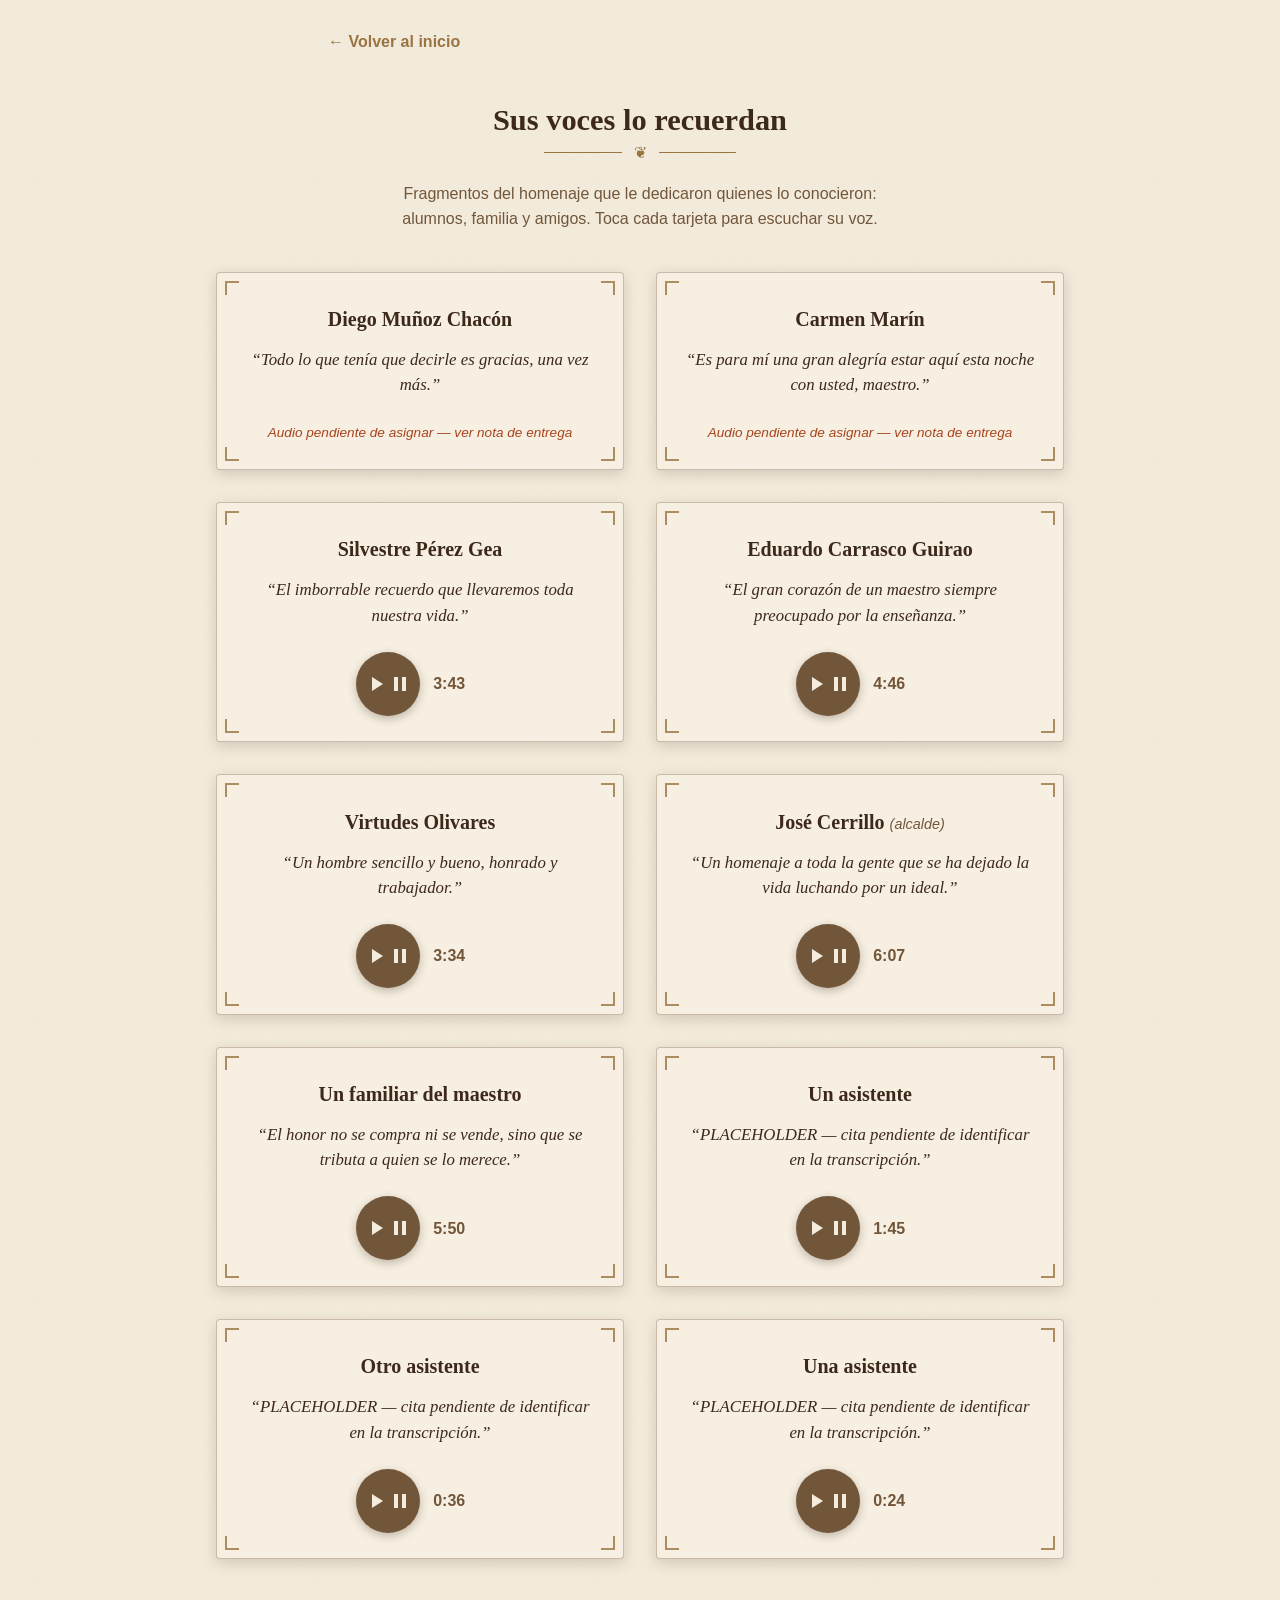
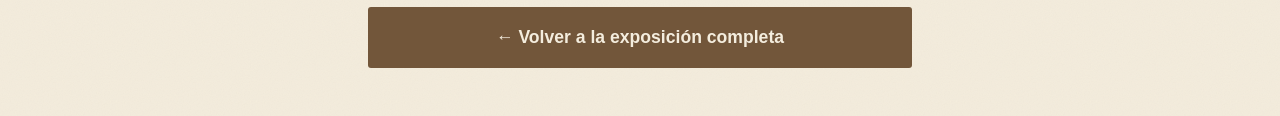
==== mural-de-voces.html @ 2be0b988 "Añadir mural de voces: testimonios en audio del homenaje Página de cierre solo-audio con los testimo" ====
<!DOCTYPE html>
<!--
  Página estática (no generada por build.js): mural de cierre del homenaje,
  con los testimonios en audio del acto de homenaje a Fulgencio. Solo audio
  (sin vídeo) a propósito: el vídeo del homenaje ya se usa en otro formato
  (el resumen en bucle para el televisor de la sala física).
-->
<html lang="es">
<head>
<meta charset="UTF-8" />
<meta name="viewport" content="width=device-width, initial-scale=1" />
<title>Mural de voces — Homenaje a Fulgencio Romera Asensio</title>
<link rel="stylesheet" href="css/estilo.css" />
</head>
<body>

<!-- VERIFICAR: la correspondencia audio-persona de este mural está pendiente de confirmar (ver mensaje de entrega) -->
<script>console.log("%c⚠ Verificar correspondencia audio-persona antes de publicar (ver mensaje de entrega).", "color:#9A7441;font-weight:bold;");</script>

<div class="barra-superior">
  <a class="enlace-volver" href="index.html">← Volver al inicio</a>
</div>

<header class="cabecera-mural">
  <h1>Sus voces lo recuerdan</h1>
  <div class="ornamento" aria-hidden="true">
    <span class="ornamento-linea"></span>
    <span class="ornamento-simbolo">❦</span>
    <span class="ornamento-linea"></span>
  </div>
  <p class="cabecera-mural-intro">Fragmentos del homenaje que le dedicaron quienes lo conocieron: alumnos, familia y amigos. Toca cada tarjeta para escuchar su voz.</p>
</header>

<section class="mural-voces">
  <div class="mural-grid">

    <article class="tarjeta-voz">
      <span class="tarjeta-voz-esquina esquina-tl" aria-hidden="true"></span>
      <span class="tarjeta-voz-esquina esquina-tr" aria-hidden="true"></span>
      <span class="tarjeta-voz-esquina esquina-bl" aria-hidden="true"></span>
      <span class="tarjeta-voz-esquina esquina-br" aria-hidden="true"></span>
      <h2 class="tarjeta-voz-nombre">Diego Muñoz Chacón</h2>
      <p class="tarjeta-voz-cita">&ldquo;Todo lo que tenía que decirle es gracias, una vez más.&rdquo;</p>
      <p class="tarjeta-voz-pendiente">Audio pendiente de asignar — ver nota de entrega</p>
    </article>

    <article class="tarjeta-voz">
      <span class="tarjeta-voz-esquina esquina-tl" aria-hidden="true"></span>
      <span class="tarjeta-voz-esquina esquina-tr" aria-hidden="true"></span>
      <span class="tarjeta-voz-esquina esquina-bl" aria-hidden="true"></span>
      <span class="tarjeta-voz-esquina esquina-br" aria-hidden="true"></span>
      <h2 class="tarjeta-voz-nombre">Carmen Marín</h2>
      <p class="tarjeta-voz-cita">&ldquo;Es para mí una gran alegría estar aquí esta noche con usted, maestro.&rdquo;</p>
      <p class="tarjeta-voz-pendiente">Audio pendiente de asignar — ver nota de entrega</p>
    </article>

    <article class="tarjeta-voz">
      <span class="tarjeta-voz-esquina esquina-tl" aria-hidden="true"></span>
      <span class="tarjeta-voz-esquina esquina-tr" aria-hidden="true"></span>
      <span class="tarjeta-voz-esquina esquina-bl" aria-hidden="true"></span>
      <span class="tarjeta-voz-esquina esquina-br" aria-hidden="true"></span>
      <h2 class="tarjeta-voz-nombre">Silvestre Pérez Gea</h2>
      <p class="tarjeta-voz-cita">&ldquo;El imborrable recuerdo que llevaremos toda nuestra vida.&rdquo;</p>
      <div class="reproductor-voz">
        <button class="boton-voz" type="button" aria-label="Reproducir el testimonio de Silvestre Pérez Gea">
          <svg class="icono-play" viewBox="0 0 24 24" aria-hidden="true"><path d="M8 5v14l11-7z"></path></svg>
          <svg class="icono-pausa" viewBox="0 0 24 24" aria-hidden="true" hidden><path d="M6 5h4v14H6zM14 5h4v14h-4z"></path></svg>
        </button>
        <span class="voz-tiempo">3:43</span>
      </div>
      <audio src="media/audio/mural-voces/silvestre-perez.mp3" preload="none"></audio>
    </article>

    <article class="tarjeta-voz">
      <span class="tarjeta-voz-esquina esquina-tl" aria-hidden="true"></span>
      <span class="tarjeta-voz-esquina esquina-tr" aria-hidden="true"></span>
      <span class="tarjeta-voz-esquina esquina-bl" aria-hidden="true"></span>
      <span class="tarjeta-voz-esquina esquina-br" aria-hidden="true"></span>
      <h2 class="tarjeta-voz-nombre">Eduardo Carrasco Guirao</h2>
      <p class="tarjeta-voz-cita">&ldquo;El gran corazón de un maestro siempre preocupado por la enseñanza.&rdquo;</p>
      <div class="reproductor-voz">
        <button class="boton-voz" type="button" aria-label="Reproducir el testimonio de Eduardo Carrasco Guirao">
          <svg class="icono-play" viewBox="0 0 24 24" aria-hidden="true"><path d="M8 5v14l11-7z"></path></svg>
          <svg class="icono-pausa" viewBox="0 0 24 24" aria-hidden="true" hidden><path d="M6 5h4v14H6zM14 5h4v14h-4z"></path></svg>
        </button>
        <span class="voz-tiempo">4:46</span>
      </div>
      <audio src="media/audio/mural-voces/eduardo-carrasco.mp3" preload="none"></audio>
    </article>

    <article class="tarjeta-voz">
      <span class="tarjeta-voz-esquina esquina-tl" aria-hidden="true"></span>
      <span class="tarjeta-voz-esquina esquina-tr" aria-hidden="true"></span>
      <span class="tarjeta-voz-esquina esquina-bl" aria-hidden="true"></span>
      <span class="tarjeta-voz-esquina esquina-br" aria-hidden="true"></span>
      <h2 class="tarjeta-voz-nombre">Virtudes Olivares</h2>
      <p class="tarjeta-voz-cita">&ldquo;Un hombre sencillo y bueno, honrado y trabajador.&rdquo;</p>
      <div class="reproductor-voz">
        <button class="boton-voz" type="button" aria-label="Reproducir el testimonio de Virtudes Olivares">
          <svg class="icono-play" viewBox="0 0 24 24" aria-hidden="true"><path d="M8 5v14l11-7z"></path></svg>
          <svg class="icono-pausa" viewBox="0 0 24 24" aria-hidden="true" hidden><path d="M6 5h4v14H6zM14 5h4v14h-4z"></path></svg>
        </button>
        <span class="voz-tiempo">3:34</span>
      </div>
      <audio src="media/audio/mural-voces/virtudes-olivares.mp3" preload="none"></audio>
    </article>

    <article class="tarjeta-voz">
      <span class="tarjeta-voz-esquina esquina-tl" aria-hidden="true"></span>
      <span class="tarjeta-voz-esquina esquina-tr" aria-hidden="true"></span>
      <span class="tarjeta-voz-esquina esquina-bl" aria-hidden="true"></span>
      <span class="tarjeta-voz-esquina esquina-br" aria-hidden="true"></span>
      <h2 class="tarjeta-voz-nombre">José Cerrillo <span class="tarjeta-voz-cargo">(alcalde)</span></h2>
      <p class="tarjeta-voz-cita">&ldquo;Un homenaje a toda la gente que se ha dejado la vida luchando por un ideal.&rdquo;</p>
      <div class="reproductor-voz">
        <button class="boton-voz" type="button" aria-label="Reproducir el testimonio de José Cerrillo">
          <svg class="icono-play" viewBox="0 0 24 24" aria-hidden="true"><path d="M8 5v14l11-7z"></path></svg>
          <svg class="icono-pausa" viewBox="0 0 24 24" aria-hidden="true" hidden><path d="M6 5h4v14H6zM14 5h4v14h-4z"></path></svg>
        </button>
        <span class="voz-tiempo">6:07</span>
      </div>
      <audio src="media/audio/mural-voces/jose-cerrillo.mp3" preload="none"></audio>
    </article>

    <article class="tarjeta-voz">
      <span class="tarjeta-voz-esquina esquina-tl" aria-hidden="true"></span>
      <span class="tarjeta-voz-esquina esquina-tr" aria-hidden="true"></span>
      <span class="tarjeta-voz-esquina esquina-bl" aria-hidden="true"></span>
      <span class="tarjeta-voz-esquina esquina-br" aria-hidden="true"></span>
      <h2 class="tarjeta-voz-nombre">Un familiar del maestro</h2>
      <p class="tarjeta-voz-cita">&ldquo;El honor no se compra ni se vende, sino que se tributa a quien se lo merece.&rdquo;</p>
      <div class="reproductor-voz">
        <button class="boton-voz" type="button" aria-label="Reproducir este testimonio anónimo">
          <svg class="icono-play" viewBox="0 0 24 24" aria-hidden="true"><path d="M8 5v14l11-7z"></path></svg>
          <svg class="icono-pausa" viewBox="0 0 24 24" aria-hidden="true" hidden><path d="M6 5h4v14H6zM14 5h4v14h-4z"></path></svg>
        </button>
        <span class="voz-tiempo">5:50</span>
      </div>
      <audio src="media/audio/mural-voces/voz-familiar.mp3" preload="none"></audio>
    </article>

    <article class="tarjeta-voz">
      <span class="tarjeta-voz-esquina esquina-tl" aria-hidden="true"></span>
      <span class="tarjeta-voz-esquina esquina-tr" aria-hidden="true"></span>
      <span class="tarjeta-voz-esquina esquina-bl" aria-hidden="true"></span>
      <span class="tarjeta-voz-esquina esquina-br" aria-hidden="true"></span>
      <h2 class="tarjeta-voz-nombre">Un asistente</h2>
      <p class="tarjeta-voz-cita">&ldquo;PLACEHOLDER — cita pendiente de identificar en la transcripción.&rdquo;</p>
      <div class="reproductor-voz">
        <button class="boton-voz" type="button" aria-label="Reproducir este testimonio anónimo">
          <svg class="icono-play" viewBox="0 0 24 24" aria-hidden="true"><path d="M8 5v14l11-7z"></path></svg>
          <svg class="icono-pausa" viewBox="0 0 24 24" aria-hidden="true" hidden><path d="M6 5h4v14H6zM14 5h4v14h-4z"></path></svg>
        </button>
        <span class="voz-tiempo">1:45</span>
      </div>
      <audio src="media/audio/mural-voces/voz-asistente-1.mp3" preload="none"></audio>
    </article>

    <article class="tarjeta-voz">
      <span class="tarjeta-voz-esquina esquina-tl" aria-hidden="true"></span>
      <span class="tarjeta-voz-esquina esquina-tr" aria-hidden="true"></span>
      <span class="tarjeta-voz-esquina esquina-bl" aria-hidden="true"></span>
      <span class="tarjeta-voz-esquina esquina-br" aria-hidden="true"></span>
      <h2 class="tarjeta-voz-nombre">Otro asistente</h2>
      <p class="tarjeta-voz-cita">&ldquo;PLACEHOLDER — cita pendiente de identificar en la transcripción.&rdquo;</p>
      <div class="reproductor-voz">
        <button class="boton-voz" type="button" aria-label="Reproducir este testimonio anónimo">
          <svg class="icono-play" viewBox="0 0 24 24" aria-hidden="true"><path d="M8 5v14l11-7z"></path></svg>
          <svg class="icono-pausa" viewBox="0 0 24 24" aria-hidden="true" hidden><path d="M6 5h4v14H6zM14 5h4v14h-4z"></path></svg>
        </button>
        <span class="voz-tiempo">0:36</span>
      </div>
      <audio src="media/audio/mural-voces/voz-asistente-2.mp3" preload="none"></audio>
    </article>

    <article class="tarjeta-voz">
      <span class="tarjeta-voz-esquina esquina-tl" aria-hidden="true"></span>
      <span class="tarjeta-voz-esquina esquina-tr" aria-hidden="true"></span>
      <span class="tarjeta-voz-esquina esquina-bl" aria-hidden="true"></span>
      <span class="tarjeta-voz-esquina esquina-br" aria-hidden="true"></span>
      <h2 class="tarjeta-voz-nombre">Una asistente</h2>
      <p class="tarjeta-voz-cita">&ldquo;PLACEHOLDER — cita pendiente de identificar en la transcripción.&rdquo;</p>
      <div class="reproductor-voz">
        <button class="boton-voz" type="button" aria-label="Reproducir este testimonio anónimo">
          <svg class="icono-play" viewBox="0 0 24 24" aria-hidden="true"><path d="M8 5v14l11-7z"></path></svg>
          <svg class="icono-pausa" viewBox="0 0 24 24" aria-hidden="true" hidden><path d="M6 5h4v14H6zM14 5h4v14h-4z"></path></svg>
        </button>
        <span class="voz-tiempo">0:24</span>
      </div>
      <audio src="media/audio/mural-voces/voz-asistente-3.mp3" preload="none"></audio>
    </article>

  </div>
</section>

<a class="boton-volver boton-volver-seccion" href="index.html">← Volver a la exposición completa</a>

<script src="js/mural-voces.js"></script>
</body>
</html>
---- css/estilo.css ----
/* =========================================================================
   Estilo compartido — Exposición homenaje a Fulgencio Romera Asensio
   Estética de archivo histórico (crema, marrón, dorado envejecido, serif),
   mobile-first, pensada para público mayor: tipografía grande, alto
   contraste, botones grandes, tap simple. La sensación "de época" viene de
   estos colores/tipografía/marcos, NO de aplicar un filtro sepia sobre las
   fotografías reales — evitar añadir `filter: sepia(...)` a fotos nuevas.
   Este archivo es único para toda la web: NO se edita al añadir un panel.
   ========================================================================= */

:root {
  --color-fondo: #f4eddd;
  --color-tarjeta: #f7f0e2;
  --color-texto: #3c291b;
  --color-texto-suave: #72563a;
  --color-acento: #9a7441;
  --color-borde: rgba(114, 86, 58, 0.35);
  --color-boton-fondo: #72563a;
  --color-boton-fondo-activo: #5c4630;
  --color-boton-texto: #f4edde;
  --color-foto-fondo: #2a2018;
  --color-aviso: #a8431e;
  --font-serif: Georgia, "Times New Roman", Times, serif;
  --font-sans: Arial, Helvetica, sans-serif;
}

* {
  box-sizing: border-box;
}

html {
  -webkit-text-size-adjust: 100%;
}

body {
  margin: 0;
  background-color: var(--color-fondo);
  background-image: url("data:image/svg+xml;utf8,<svg xmlns='http://www.w3.org/2000/svg' width='140' height='140'><filter id='n'><feTurbulence type='fractalNoise' baseFrequency='0.85' numOctaves='2' stitchTiles='stitch'/><feColorMatrix type='matrix' values='0 0 0 0 0.235  0 0 0 0 0.161  0 0 0 0 0.106  0 0 0 0.035 0'/></filter><rect width='100%25' height='100%25' filter='url(%23n)'/></svg>");
  background-repeat: repeat;
  color: var(--color-texto);
  font-family: var(--font-sans);
  font-size: 18px;
  line-height: 1.6;
}

img {
  max-width: 100%;
  display: block;
}

a {
  color: var(--color-acento);
}

/* -------------------- Aviso de contenido provisional (solo consola) --------------- */
/*
  El aviso de "contenido provisional" ya NO se muestra como elemento visual
  al usuario final (rompía la estética de archivo histórico). Ahora se marca
  con un comentario HTML junto al contenido afectado y un console.log() que
  solo ve quien abra las herramientas de desarrollo. No necesita estilos.
*/

/* ------------------------------- Cabecera portada --------------------------------- */

.cabecera {
  padding: 2.5rem 1.5rem 2rem;
  text-align: center;
}

.cabecera h1 {
  font-family: var(--font-serif);
  font-size: 2rem;
  margin: 0 0 0.75rem;
  color: var(--color-texto);
}

/* --------------------------- Portada: cabecera emocional --------------------------- */

.cabecera-hero {
  padding: 2.75rem 1.5rem 0.25rem;
  text-align: center;
  max-width: 56rem;
  margin: 0 auto;
}

.cabecera-hero h1 {
  font-family: var(--font-serif);
  font-size: 2rem;
  letter-spacing: 0.01em;
  margin: 0 0 0.5rem;
  color: var(--color-texto);
}

.cabecera-hero .fechas {
  font-family: var(--font-serif);
  color: var(--color-texto-suave);
  font-size: 1.1rem;
  margin: 0;
}

.ornamento {
  display: flex;
  align-items: center;
  justify-content: center;
  gap: 0.75rem;
  width: 12rem;
  margin: 0 auto 1.25rem;
}

.ornamento-linea {
  flex: 1;
  height: 1px;
  background: var(--color-acento);
}

.ornamento-simbolo {
  color: var(--color-acento);
  font-size: 1rem;
  line-height: 1;
}

.titulo-seccion {
  font-family: var(--font-serif);
  text-align: center;
  color: var(--color-texto);
  font-size: 1.3rem;
  margin: 0.5rem 0 1rem;
}

/* ----------------------------- Portada: fotografía de cabecera --------------------- */

.foto-cabecera {
  max-width: 24rem;
  margin: 2.25rem auto 0.75rem;
  padding: 0 1.5rem;
  text-align: center;
}

.foto-cabecera-marco {
  display: block;
  background: var(--color-tarjeta);
  border: 1px solid var(--color-borde);
  padding: 10px 10px 14px;
  box-shadow: 0 8px 20px rgba(60, 41, 27, 0.28);
  transform: rotate(-1deg);
}

.foto-cabecera-marco img {
  width: 100%;
  height: 220px;
  object-fit: cover;
}

.foto-cabecera figcaption {
  margin-top: 0.85rem;
  font-family: var(--font-serif);
  font-style: italic;
  font-size: 0.95rem;
  color: var(--color-texto-suave);
}

/* ------------------------------- Portada: intro editorial --------------------------- */

.intro-editorial {
  max-width: 40rem;
  margin: 2.75rem auto 0;
  padding: 0 1.5rem;
  text-align: center;
}

.intro-editorial-kicker {
  font-family: var(--font-serif);
  font-size: 1.5rem;
  color: var(--color-texto);
  margin: 0 0 0.85rem;
}

.intro-editorial p {
  font-size: 1.05rem;
  margin: 0 0 1rem;
  color: var(--color-texto);
}

.intro-editorial-nota {
  font-size: 0.95rem;
  color: var(--color-texto-suave);
  font-style: italic;
}

/* ------------------------------ Portada: escucha su voz ----------------------------- */

.escucha-voz {
  max-width: 28rem;
  margin: 3rem auto;
  padding: 2.25rem 1.75rem;
  text-align: center;
  background: var(--color-tarjeta);
  border: 1px solid var(--color-borde);
  border-radius: 4px;
  box-shadow: 0 6px 20px rgba(60, 41, 27, 0.22);
}

.escucha-voz-foto {
  width: 100px;
  height: 100px;
  border-radius: 50%;
  object-fit: cover;
  margin: 0 auto 1rem;
  border: 3px solid var(--color-fondo);
  box-shadow: 0 2px 8px rgba(60, 41, 27, 0.25);
}

.escucha-voz-etiqueta {
  display: block;
  font-family: var(--font-sans);
  font-size: 0.8rem;
  font-weight: bold;
  text-transform: uppercase;
  letter-spacing: 0.06em;
  color: var(--color-acento);
  margin-bottom: 0.6rem;
}

.escucha-voz-intro {
  font-family: var(--font-serif);
  font-size: 1.1rem;
  color: var(--color-texto);
  max-width: 22rem;
  margin: 0 auto 1.5rem;
}

.boton-escuchar {
  display: inline-block;
  width: 100%;
  text-align: center;
  background: var(--color-boton-fondo);
  color: var(--color-boton-texto);
  text-decoration: none;
  font-family: var(--font-sans);
  font-weight: bold;
  font-size: 1.3rem;
  padding: 1.25rem 1.5rem;
  border-radius: 4px;
  min-height: 56px;
}

.boton-escuchar:active {
  background: var(--color-boton-fondo-activo);
}

/* -------------------------------- Portada: capítulos -------------------------------- */

.lista-capitulos {
  display: flex;
  flex-direction: column;
  gap: 2rem;
  max-width: 40rem;
  margin: 3rem auto 0;
  padding: 0 1.25rem;
}

.ficha-capitulo {
  display: flex;
  flex-direction: column;
  background: var(--color-tarjeta);
  border: 1px solid var(--color-borde);
  border-radius: 4px;
  overflow: hidden;
  text-decoration: none;
  color: var(--color-texto);
  box-shadow: 0 3px 8px rgba(60, 41, 27, 0.18);
  transition: transform 0.15s ease;
}

.ficha-capitulo:active {
  transform: scale(0.99);
}

.ficha-capitulo-foto {
  width: 100%;
  aspect-ratio: 16 / 10;
  overflow: hidden;
}

.ficha-capitulo-foto img {
  width: 100%;
  height: 100%;
  object-fit: cover;
}

.ficha-capitulo-foto-apagada img {
  filter: grayscale(1) opacity(0.55);
}

.ficha-capitulo-info {
  padding: 1.25rem 1.4rem 1.5rem;
}

.ficha-capitulo-numero {
  display: flex;
  align-items: baseline;
  gap: 0.5rem;
  margin-bottom: 0.35rem;
}

.ficha-capitulo-numero-etiqueta {
  font-family: var(--font-sans);
  font-size: 0.75rem;
  font-weight: bold;
  text-transform: uppercase;
  letter-spacing: 0.06em;
  color: var(--color-texto-suave);
}

.ficha-capitulo-numero-cifra {
  font-family: var(--font-serif);
  font-size: 2.2rem;
  line-height: 1;
  color: var(--color-acento);
}

.ficha-capitulo-titulo {
  font-family: var(--font-serif);
  font-size: 1.5rem;
  margin: 0 0 0.25rem;
  color: var(--color-texto);
}

.ficha-capitulo-periodo {
  display: block;
  font-family: var(--font-serif);
  font-style: italic;
  font-size: 0.9rem;
  color: var(--color-texto-suave);
  margin-bottom: 0.85rem;
}

.ficha-capitulo-descripcion {
  font-size: 1rem;
  margin: 0 0 1rem;
  color: var(--color-texto);
}

.ficha-capitulo-cta {
  display: inline-block;
  font-family: var(--font-sans);
  font-weight: bold;
  font-size: 0.95rem;
  color: var(--color-acento);
}

.ficha-capitulo-proximamente {
  display: inline-block;
  font-family: var(--font-serif);
  font-style: italic;
  font-size: 0.95rem;
  color: var(--color-texto-suave);
}

/* ------------------------------ Portada: más allá de su historia -------------------- */

.mas-alla {
  max-width: 40rem;
  margin: 4rem auto 0;
  padding: 0 1.5rem;
}

.mas-alla-lista {
  list-style: none;
  margin: 0;
  padding: 0;
  border-top: 1px solid var(--color-borde);
}

.mas-alla-item {
  display: block;
  padding: 1.1rem 0.25rem;
  border-bottom: 1px solid var(--color-borde);
  text-decoration: none;
  color: var(--color-texto);
  min-height: 44px;
}

.mas-alla-item:active {
  background: var(--color-tarjeta);
}

.mas-alla-titulo {
  display: block;
  font-family: var(--font-serif);
  font-size: 1.15rem;
  font-weight: bold;
  color: var(--color-texto);
}

.mas-alla-titulo::after {
  content: " →";
  font-weight: normal;
  color: var(--color-acento);
}

.mas-alla-descripcion {
  display: block;
  font-size: 0.95rem;
  color: var(--color-texto-suave);
  margin-top: 0.2rem;
}

.cita-cierre {
  max-width: 30rem;
  margin: 4rem auto 1.5rem;
  padding: 0 1.5rem;
  text-align: center;
  font-family: var(--font-serif);
  font-style: italic;
  font-size: 1.15rem;
  color: var(--color-texto);
}

.cita-cierre .pendiente-marca {
  display: block;
  margin-top: 0.4rem;
  font-family: var(--font-sans);
  font-style: normal;
  font-size: 0.75rem;
  letter-spacing: 0.02em;
  color: var(--color-aviso);
}

.ilustracion-pueblo {
  display: block;
  width: 100%;
  max-width: 32rem;
  margin: 0 auto;
  padding: 0 1.5rem;
  color: var(--color-texto-suave);
}

.ilustracion-pueblo svg {
  width: 100%;
  height: auto;
  display: block;
}

.pie {
  text-align: center;
  padding: 2rem 1.25rem 3rem;
  color: var(--color-texto-suave);
  font-size: 0.9rem;
}

/* ------------------------------ Panel individual: hero ----------------------------- */

.hero {
  position: relative;
  width: 100%;
  height: 100svh;
  min-height: 480px;
  overflow: hidden;
  background: var(--color-foto-fondo);
}

.hero-tap {
  all: unset;
  position: absolute;
  inset: 0;
  display: block;
  cursor: pointer;
  width: 100%;
  height: 100%;
}

.hero-tap img {
  width: 100%;
  height: 100%;
  object-fit: cover;
}

.hero-nav {
  position: absolute;
  top: 0;
  left: 0;
  right: 0;
  z-index: 2;
  display: flex;
  align-items: center;
  justify-content: space-between;
  gap: 0.75rem;
  padding: max(1rem, env(safe-area-inset-top)) 1rem 0;
  pointer-events: none;
}

.hero-volver,
.hero-indicador {
  display: inline-block;
  background: rgba(42, 32, 24, 0.5);
  color: #fff;
  font-family: var(--font-sans);
  font-weight: bold;
  font-size: 0.95rem;
  text-shadow: 0 1px 4px rgba(0, 0, 0, 0.6);
  padding: 0.5rem 0.9rem;
  border-radius: 999px;
  white-space: nowrap;
}

.hero-volver {
  pointer-events: auto;
  text-decoration: none;
}

.hero-overlay {
  position: absolute;
  inset: 0;
  z-index: 1;
  display: flex;
  flex-direction: column;
  align-items: center;
  justify-content: flex-end;
  gap: 1.5rem;
  background: linear-gradient(to bottom, rgba(0, 0, 0, 0) 0%, rgba(20, 15, 5, 0.9) 100%);
  padding: 1.5rem 1.5rem max(1.75rem, env(safe-area-inset-bottom));
  text-align: center;
  pointer-events: none;
}

.hero-info {
  max-width: 26rem;
}

.hero-titulo {
  font-family: var(--font-serif);
  font-size: 1.6rem;
  color: #fff;
  text-shadow: 0 2px 10px rgba(0, 0, 0, 0.8);
  margin: 0.4rem 0 0;
}

.hero-reproductor {
  display: flex;
  flex-direction: column;
  align-items: center;
  gap: 1.5rem;
}

.boton-play {
  width: 108px;
  height: 108px;
  border-radius: 50%;
  background: rgba(240, 228, 204, 0.95);
  border: 4px solid var(--color-fondo);
  box-shadow: 0 4px 18px rgba(0, 0, 0, 0.45);
  display: flex;
  align-items: center;
  justify-content: center;
}

.boton-play svg {
  width: 42px;
  height: 42px;
  fill: var(--color-texto);
}

.hero-texto {
  color: #fff;
  font-family: var(--font-sans);
  font-size: 1.35rem;
  font-weight: bold;
  text-shadow: 0 2px 8px rgba(0, 0, 0, 0.7);
  max-width: 20rem;
}

.hero-progreso {
  position: absolute;
  left: 0;
  bottom: 0;
  height: 6px;
  width: 0%;
  background: var(--color-fondo);
}

.etiqueta-bloque {
  display: inline-block;
  padding: 0.3rem 0.9rem;
  background: var(--color-acento);
  color: var(--color-boton-texto);
  border-radius: 999px;
  font-size: 0.85rem;
  font-weight: bold;
}

/* ------------------------------ Panel individual: contenido ------------------------ */

.contenido-panel {
  /* Sin background propio a propósito: deja ver el fondo color + textura
     de papel del <body> (nunca blanco) en vez de taparlo con un color
     plano. */
  max-width: 42rem;
  margin: 0 auto;
  padding: 2.5rem 1.5rem 3rem;
}

.contenido-panel .contexto p {
  font-family: var(--font-serif);
  color: var(--color-texto);
  line-height: 1.7;
  margin: 0 0 1.25rem;
  font-size: 1.05rem;
}

.cita {
  font-family: var(--font-serif);
  font-style: italic;
  font-size: 1.4rem;
  line-height: 1.5;
  color: var(--color-texto);
  background: var(--color-tarjeta);
  border-left: 4px solid var(--color-acento);
  border-radius: 0 4px 4px 0;
  box-shadow: 0 4px 14px rgba(60, 41, 27, 0.15);
  padding: 1.5rem 1.5rem 1.5rem 2rem;
  margin: 2.75rem 0;
  position: relative;
}

.cita::before {
  content: "\201C";
  font-family: var(--font-serif);
  font-size: 3.5rem;
  color: var(--color-acento);
  position: absolute;
  left: 0.5rem;
  top: -0.5rem;
  line-height: 1;
}

.fuente-audio {
  font-size: 0.9rem;
  color: var(--color-texto-suave);
  margin: 0 0 2.5rem;
}

.boton-volver {
  display: inline-block;
  width: 100%;
  text-align: center;
  background: var(--color-boton-fondo);
  color: var(--color-boton-texto);
  text-decoration: none;
  font-family: var(--font-sans);
  font-weight: bold;
  font-size: 1.1rem;
  padding: 1rem 1.25rem;
  border-radius: 3px;
  min-height: 48px;
}

.boton-volver:active {
  background: var(--color-boton-fondo-activo);
}

.boton-volver-seccion {
  display: block;
  max-width: 34rem;
  margin: 0 auto 3rem;
}

/* ------------------------------ Páginas de sección (secundarias) ------------------- */

.barra-superior {
  max-width: 42rem;
  margin: 0 auto;
  padding: 1.25rem 1.5rem 0;
}

.enlace-volver {
  display: inline-flex;
  align-items: center;
  min-height: 44px;
  color: var(--color-acento);
  font-family: var(--font-sans);
  font-weight: bold;
  font-size: 1rem;
  text-decoration: none;
}

.cabecera-seccion {
  padding-top: 1rem;
}

.seccion-placeholder {
  max-width: 34rem;
  margin: 0 auto 2.5rem;
  padding: 0 1.5rem;
}

.seccion-placeholder p {
  font-size: 1.05rem;
}

.lector-libro-placeholder {
  border: 1px dashed var(--color-acento);
  border-radius: 3px;
  background: var(--color-tarjeta);
  padding: 3rem 1.5rem;
  text-align: center;
  color: var(--color-texto-suave);
  font-style: italic;
}

/* ------------------------------ Formulario de recuerdos ---------------------------- */

.formulario-recuerdo {
  max-width: 34rem;
  margin: 0 auto 2.5rem;
  padding: 0 1.5rem;
}

.formulario-recuerdo h2 {
  font-family: var(--font-serif);
  color: var(--color-texto);
  font-size: 1.4rem;
  margin: 0 0 0.4rem;
}

.formulario-recuerdo .subtitulo {
  color: var(--color-texto-suave);
  margin: 0 0 1.5rem;
}

.campo-formulario {
  display: block;
  margin-bottom: 1.25rem;
}

.campo-formulario label {
  display: block;
  font-weight: bold;
  margin-bottom: 0.4rem;
  color: var(--color-texto);
}

.campo-formulario input[type="text"],
.campo-formulario textarea {
  width: 100%;
  font-family: var(--font-sans);
  font-size: 1rem;
  padding: 0.75rem;
  border: 1px solid var(--color-acento);
  border-radius: 3px;
  background: var(--color-tarjeta);
  color: var(--color-texto);
}

.campo-formulario textarea {
  min-height: 130px;
  resize: vertical;
}

.boton-enviar {
  display: inline-block;
  width: 100%;
  text-align: center;
  background: var(--color-boton-fondo);
  color: var(--color-boton-texto);
  font-family: var(--font-sans);
  font-weight: bold;
  font-size: 1.1rem;
  border: 0;
  padding: 1rem 1.25rem;
  border-radius: 3px;
  min-height: 48px;
  cursor: pointer;
}

.boton-enviar:active {
  background: var(--color-boton-fondo-activo);
}

/* ------------------------------ Muro de recuerdos (tarjetas) ------------------------ */

.muro-recuerdos {
  display: flex;
  flex-direction: column;
  gap: 2rem;
  max-width: 34rem;
  margin: 0 auto;
  padding: 0 1.5rem 3rem;
}

.tarjeta-recuerdo {
  position: relative;
  background:
    repeating-linear-gradient(
      0deg,
      rgba(114, 86, 58, 0.05) 0px,
      rgba(114, 86, 58, 0.05) 1px,
      transparent 1px,
      transparent 3px
    ),
    var(--color-tarjeta);
  border: 1px solid var(--color-acento);
  border-radius: 2px 6px 3px 5px;
  padding: 1.5rem 1.25rem 1.1rem;
  box-shadow: 0 3px 8px rgba(61, 43, 26, 0.22);
}

.tarjeta-recuerdo:nth-child(odd) {
  transform: rotate(-2deg);
}

.tarjeta-recuerdo:nth-child(even) {
  transform: rotate(2deg);
  border-radius: 6px 2px 5px 3px;
}

.tarjeta-recuerdo::before {
  content: "";
  position: absolute;
  top: -9px;
  left: 50%;
  transform: translateX(-50%);
  width: 34px;
  height: 14px;
  background: rgba(168, 135, 90, 0.6);
  border-radius: 2px;
  box-shadow: 0 1px 2px rgba(0, 0, 0, 0.25);
}

.tarjeta-recuerdo-marca {
  display: inline-block;
  margin-bottom: 0.6rem;
  font-family: var(--font-sans);
  font-size: 0.7rem;
  font-weight: bold;
  letter-spacing: 0.03em;
  color: var(--color-aviso);
}

.tarjeta-recuerdo .texto-recuerdo {
  font-size: 1.05rem;
  margin: 0 0 1rem;
}

.tarjeta-recuerdo .firma {
  display: block;
  text-align: right;
  font-family: var(--font-serif);
  font-style: italic;
  color: var(--color-texto-suave);
}

/* ------------------------------ Galería de fotos ------------------------------------ */

.galeria-grupo {
  max-width: 42rem;
  margin: 0 auto;
  padding: 0 1.5rem 2rem;
}

.galeria-grupo-titulo {
  font-family: var(--font-sans);
  font-size: 0.85rem;
  font-weight: bold;
  text-transform: uppercase;
  letter-spacing: 0.04em;
  color: var(--color-texto-suave);
  margin: 0 0 0.75rem;
}

.galeria-grid {
  display: grid;
  grid-template-columns: repeat(auto-fill, minmax(130px, 1fr));
  gap: 0.9rem;
}

.galeria-item {
  aspect-ratio: 1;
  border-radius: 3px;
  border: 1px solid var(--color-acento);
  overflow: hidden;
  box-shadow: 0 2px 5px rgba(61, 43, 26, 0.18);
}

.galeria-item img {
  width: 100%;
  height: 100%;
  object-fit: cover;
}

/* ------------------------------ Mural de voces (cierre del homenaje) ---------------- */

.cabecera-mural {
  max-width: 40rem;
  margin: 0 auto;
  padding: 1.5rem 1.5rem 0;
  text-align: center;
}

.cabecera-mural h1 {
  font-family: var(--font-serif);
  font-size: 1.9rem;
  margin: 0.5rem 0 0;
  color: var(--color-texto);
}

.cabecera-mural-intro {
  font-size: 1rem;
  color: var(--color-texto-suave);
  max-width: 30rem;
  margin: 0 auto 2.5rem;
}

.mural-voces {
  max-width: 56rem;
  margin: 0 auto;
  padding: 0 1.5rem 3rem;
}

.mural-grid {
  display: grid;
  grid-template-columns: 1fr;
  gap: 1.75rem;
}

.tarjeta-voz {
  position: relative;
  background: var(--color-tarjeta);
  border: 1px solid var(--color-borde);
  border-radius: 4px;
  padding: 1.9rem 1.5rem 1.6rem;
  box-shadow: 0 4px 14px rgba(60, 41, 27, 0.18);
  text-align: center;
}

.tarjeta-voz-esquina {
  position: absolute;
  width: 14px;
  height: 14px;
  border: 2px solid var(--color-acento);
  opacity: 0.8;
}

.esquina-tl {
  top: 8px;
  left: 8px;
  border-right: 0;
  border-bottom: 0;
}

.esquina-tr {
  top: 8px;
  right: 8px;
  border-left: 0;
  border-bottom: 0;
}

.esquina-bl {
  bottom: 8px;
  left: 8px;
  border-right: 0;
  border-top: 0;
}

.esquina-br {
  bottom: 8px;
  right: 8px;
  border-left: 0;
  border-top: 0;
}

.tarjeta-voz-nombre {
  font-family: var(--font-serif);
  font-size: 1.25rem;
  color: var(--color-texto);
  margin: 0 0 0.75rem;
}

.tarjeta-voz-cargo {
  font-family: var(--font-sans);
  font-weight: normal;
  font-style: italic;
  font-size: 0.9rem;
  color: var(--color-texto-suave);
}

.tarjeta-voz-cita {
  font-family: var(--font-serif);
  font-style: italic;
  font-size: 1.05rem;
  line-height: 1.5;
  color: var(--color-texto);
  max-width: 22rem;
  margin: 0 auto 1.5rem;
}

.reproductor-voz {
  display: flex;
  align-items: center;
  justify-content: center;
  gap: 0.85rem;
}

.boton-voz {
  all: unset;
  cursor: pointer;
  display: flex;
  align-items: center;
  justify-content: center;
  width: 64px;
  height: 64px;
  border-radius: 50%;
  background: var(--color-boton-fondo);
  flex-shrink: 0;
  box-shadow: 0 3px 10px rgba(60, 41, 27, 0.3);
}

.boton-voz:active {
  background: var(--color-boton-fondo-activo);
}

.boton-voz svg {
  width: 24px;
  height: 24px;
  fill: var(--color-boton-texto);
}

.voz-tiempo {
  font-family: var(--font-sans);
  font-weight: bold;
  font-size: 1rem;
  color: var(--color-texto-suave);
  min-width: 3.2rem;
  text-align: left;
}

.tarjeta-voz-pendiente {
  font-family: var(--font-sans);
  font-style: italic;
  font-size: 0.85rem;
  color: var(--color-aviso);
  margin: 0;
}

@media (min-width: 700px) {
  .mural-grid {
    grid-template-columns: 1fr 1fr;
    gap: 2rem;
  }
}

@media (min-width: 700px) {
  body {
    font-size: 19px;
  }

  .cabecera h1 {
    font-size: 2.5rem;
  }

  .cabecera-hero h1 {
    font-size: 2.6rem;
  }

  .hero-titulo {
    font-size: 2rem;
  }

  .intro-editorial-kicker {
    font-size: 1.75rem;
  }

  .foto-cabecera-marco img {
    height: 260px;
  }
}

@media (min-width: 960px) {
  .cabecera-hero {
    max-width: 960px;
  }

  .foto-cabecera {
    max-width: 27rem;
  }

  .foto-cabecera-marco img {
    height: 300px;
  }

  .intro-editorial {
    max-width: 44rem;
  }

  .escucha-voz {
    max-width: 32rem;
  }

  .lista-capitulos {
    max-width: 1100px;
    gap: 2.5rem;
  }

  .mas-alla {
    max-width: 48rem;
  }

  .ficha-capitulo {
    flex-direction: row;
    align-items: stretch;
    min-height: 210px;
  }

  /* Personalidad propia por capítulo: en pantallas anchas, los capítulos
     pares invierten el lado de la foto respecto a los impares, para que
     la fila se lea como un índice ilustrado (spread de libro) y no como
     una lista de tarjetas clonadas. */
  .ficha-capitulo:nth-child(even) {
    flex-direction: row-reverse;
  }

  .ficha-capitulo-foto {
    width: 40%;
    aspect-ratio: auto;
    flex-shrink: 0;
  }

  .ficha-capitulo-info {
    flex: 1;
    display: flex;
    flex-direction: column;
    justify-content: center;
    padding: 2rem 2.5rem;
  }

  .ficha-capitulo-titulo {
    font-size: 1.65rem;
  }
}
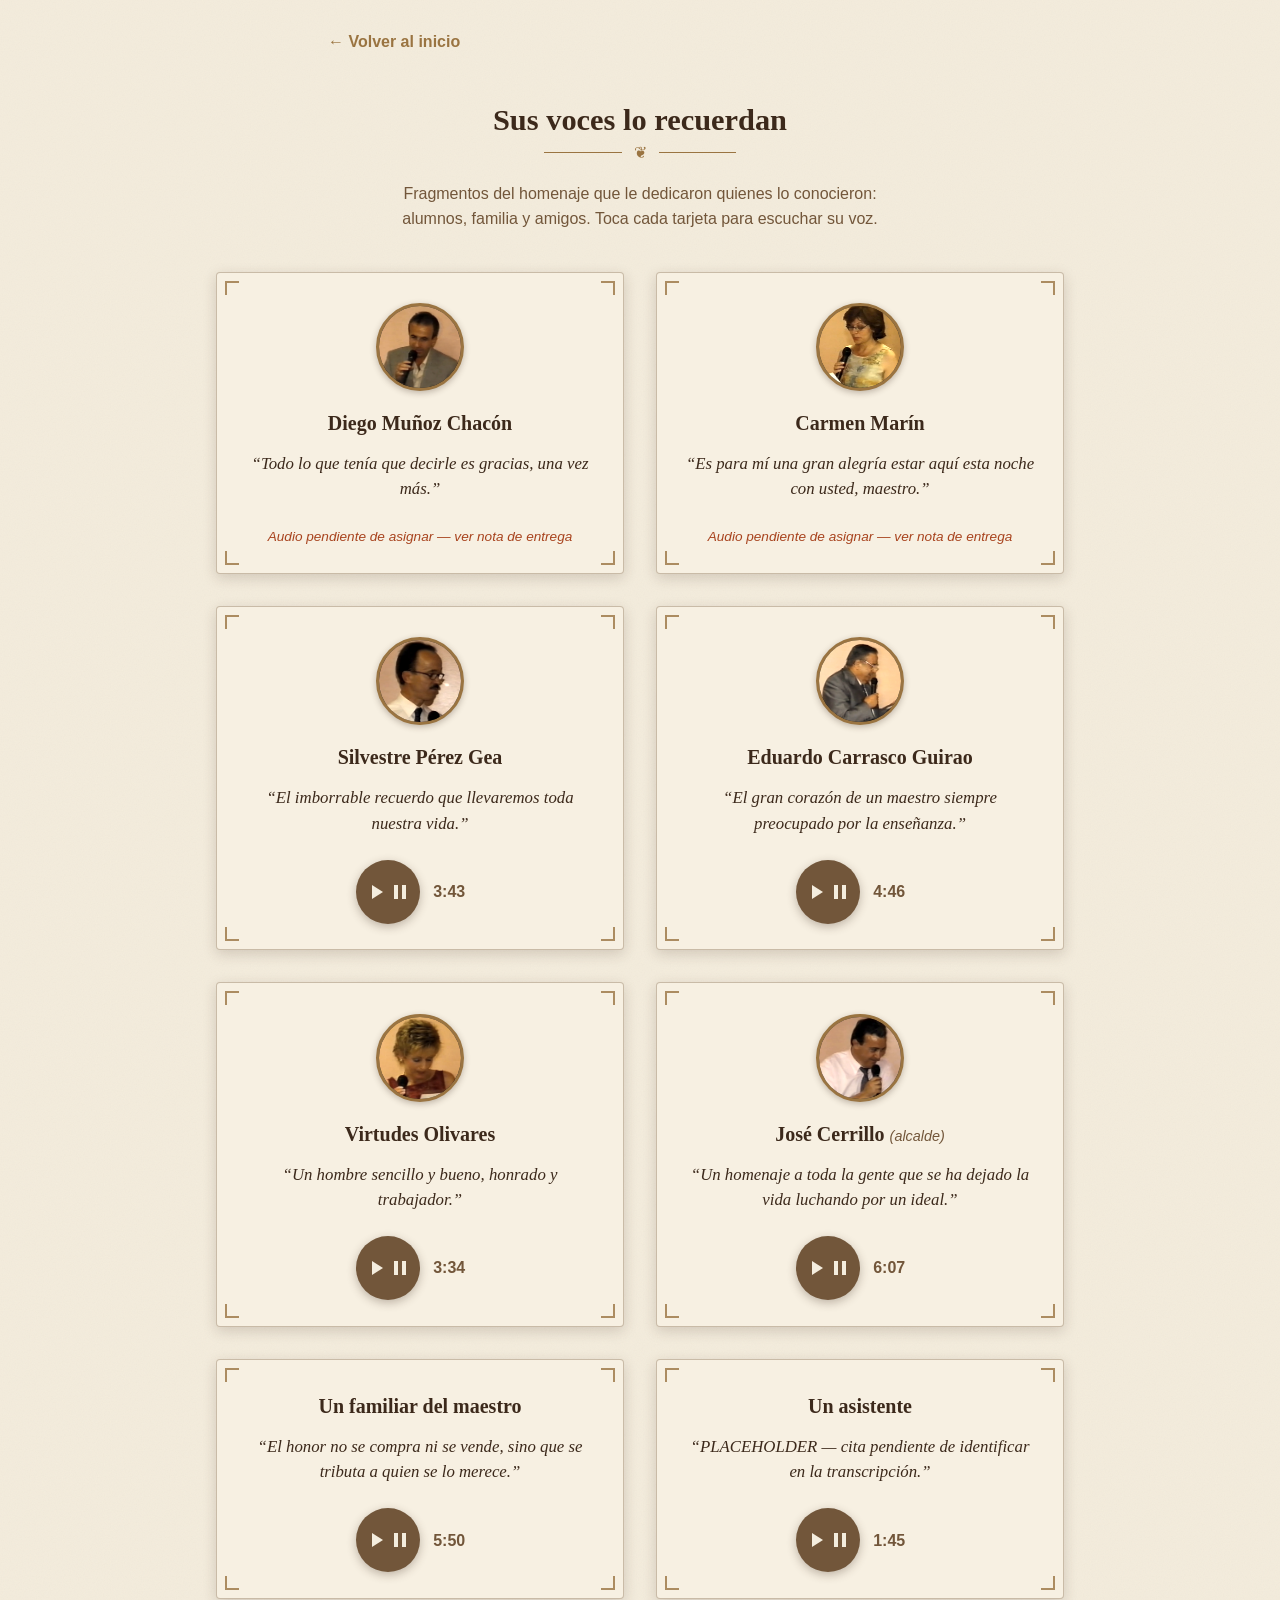
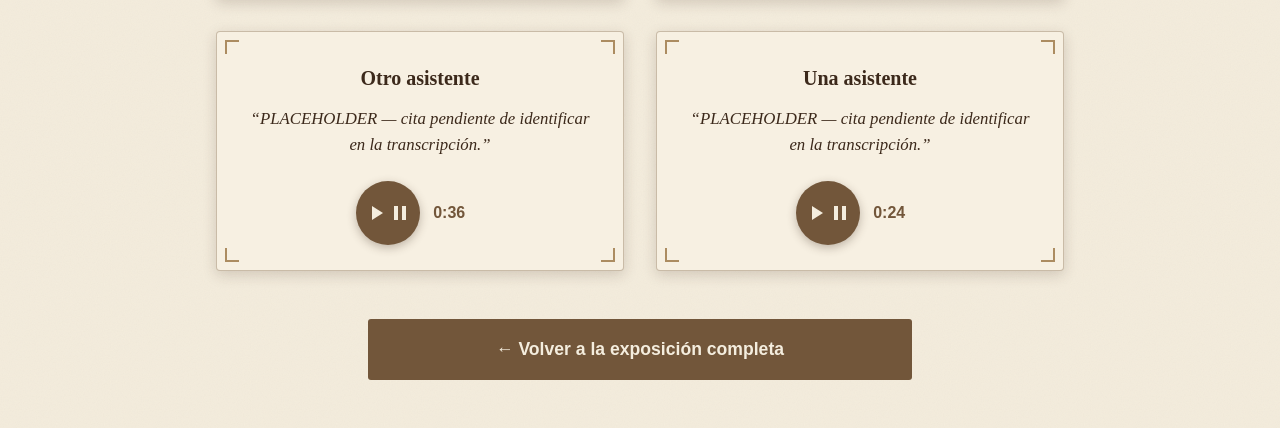
==== commit a46e0467: "Añadir foto pequeña a cada tarjeta del mural de voces Fotograma circular en sepia ligero para cada u" ====
--- a/mural-de-voces.html
+++ b/mural-de-voces.html
@@ -4,6 +4,15 @@
   con los testimonios en audio del acto de homenaje a Fulgencio. Solo audio
   (sin vídeo) a propósito: el vídeo del homenaje ya se usa en otro formato
   (el resumen en bucle para el televisor de la sala física).
+
+  PENDIENTE DE INTEGRACIÓN FUTURA: esta página vive suelta (enlazada desde
+  "Más allá de su historia" en la portada) solo porque el Capítulo 6 "El
+  legado" todavía no existe como página real (sigue en estado "Próximamente").
+  Cuando se construya el Capítulo 6, este mural NO debe seguir siendo un
+  enlace aparte: su contenido (el <section class="mural-voces"> de más abajo,
+  con sus tarjetas y audios) debe pasar a ser la sección final de cierre de
+  ese capítulo, y el enlace en "Más allá de su historia" debe quitarse.
+  Ver nota correspondiente en README.md.
 -->
 <html lang="es">
 <head>
@@ -39,6 +48,9 @@
       <span class="tarjeta-voz-esquina esquina-tr" aria-hidden="true"></span>
       <span class="tarjeta-voz-esquina esquina-bl" aria-hidden="true"></span>
       <span class="tarjeta-voz-esquina esquina-br" aria-hidden="true"></span>
+      <div class="tarjeta-voz-foto">
+        <img src="media/fotos/mural-voces/diego-munoz.jpg" alt="Diego Muñoz Chacón" loading="lazy" />
+      </div>
       <h2 class="tarjeta-voz-nombre">Diego Muñoz Chacón</h2>
       <p class="tarjeta-voz-cita">&ldquo;Todo lo que tenía que decirle es gracias, una vez más.&rdquo;</p>
       <p class="tarjeta-voz-pendiente">Audio pendiente de asignar — ver nota de entrega</p>
@@ -49,6 +61,9 @@
       <span class="tarjeta-voz-esquina esquina-tr" aria-hidden="true"></span>
       <span class="tarjeta-voz-esquina esquina-bl" aria-hidden="true"></span>
       <span class="tarjeta-voz-esquina esquina-br" aria-hidden="true"></span>
+      <div class="tarjeta-voz-foto">
+        <img src="media/fotos/mural-voces/carmen-marin.jpg" alt="Carmen Marín" loading="lazy" />
+      </div>
       <h2 class="tarjeta-voz-nombre">Carmen Marín</h2>
       <p class="tarjeta-voz-cita">&ldquo;Es para mí una gran alegría estar aquí esta noche con usted, maestro.&rdquo;</p>
       <p class="tarjeta-voz-pendiente">Audio pendiente de asignar — ver nota de entrega</p>
@@ -59,6 +74,9 @@
       <span class="tarjeta-voz-esquina esquina-tr" aria-hidden="true"></span>
       <span class="tarjeta-voz-esquina esquina-bl" aria-hidden="true"></span>
       <span class="tarjeta-voz-esquina esquina-br" aria-hidden="true"></span>
+      <div class="tarjeta-voz-foto">
+        <img src="media/fotos/mural-voces/silvestre-perez.jpg" alt="Silvestre Pérez Gea" loading="lazy" />
+      </div>
       <h2 class="tarjeta-voz-nombre">Silvestre Pérez Gea</h2>
       <p class="tarjeta-voz-cita">&ldquo;El imborrable recuerdo que llevaremos toda nuestra vida.&rdquo;</p>
       <div class="reproductor-voz">
@@ -76,6 +94,9 @@
       <span class="tarjeta-voz-esquina esquina-tr" aria-hidden="true"></span>
       <span class="tarjeta-voz-esquina esquina-bl" aria-hidden="true"></span>
       <span class="tarjeta-voz-esquina esquina-br" aria-hidden="true"></span>
+      <div class="tarjeta-voz-foto">
+        <img src="media/fotos/mural-voces/eduardo-carrasco.jpg" alt="Eduardo Carrasco Guirao" loading="lazy" />
+      </div>
       <h2 class="tarjeta-voz-nombre">Eduardo Carrasco Guirao</h2>
       <p class="tarjeta-voz-cita">&ldquo;El gran corazón de un maestro siempre preocupado por la enseñanza.&rdquo;</p>
       <div class="reproductor-voz">
@@ -93,6 +114,9 @@
       <span class="tarjeta-voz-esquina esquina-tr" aria-hidden="true"></span>
       <span class="tarjeta-voz-esquina esquina-bl" aria-hidden="true"></span>
       <span class="tarjeta-voz-esquina esquina-br" aria-hidden="true"></span>
+      <div class="tarjeta-voz-foto">
+        <img src="media/fotos/mural-voces/virtudes-olivares.jpg" alt="Virtudes Olivares" loading="lazy" />
+      </div>
       <h2 class="tarjeta-voz-nombre">Virtudes Olivares</h2>
       <p class="tarjeta-voz-cita">&ldquo;Un hombre sencillo y bueno, honrado y trabajador.&rdquo;</p>
       <div class="reproductor-voz">
@@ -110,6 +134,9 @@
       <span class="tarjeta-voz-esquina esquina-tr" aria-hidden="true"></span>
       <span class="tarjeta-voz-esquina esquina-bl" aria-hidden="true"></span>
       <span class="tarjeta-voz-esquina esquina-br" aria-hidden="true"></span>
+      <div class="tarjeta-voz-foto">
+        <img src="media/fotos/mural-voces/jose-cerrillo.jpg" alt="José Cerrillo" loading="lazy" />
+      </div>
       <h2 class="tarjeta-voz-nombre">José Cerrillo <span class="tarjeta-voz-cargo">(alcalde)</span></h2>
       <p class="tarjeta-voz-cita">&ldquo;Un homenaje a toda la gente que se ha dejado la vida luchando por un ideal.&rdquo;</p>
       <div class="reproductor-voz">
--- a/css/estilo.css
+++ b/css/estilo.css
@@ -969,6 +969,29 @@
   border-top: 0;
 }
 
+/* Fotograma de vídeo antiguo, de baja calidad: excepción puntual a la regla
+   de no usar `filter: sepia(...)` (ver cabecera del archivo) — aquí el sepia
+   ligero no simula una pátina de época sobre una foto nítida, sino que ayuda
+   a disimular el grano/desenfoque propio del fotograma, mostrado pequeño. */
+.tarjeta-voz-foto {
+  width: 88px;
+  height: 88px;
+  margin: 0 auto 1rem;
+  border-radius: 50%;
+  overflow: hidden;
+  background: var(--color-foto-fondo);
+  border: 3px solid var(--color-acento);
+  box-shadow: 0 2px 6px rgba(60, 41, 27, 0.3);
+}
+
+.tarjeta-voz-foto img {
+  width: 100%;
+  height: 100%;
+  object-fit: cover;
+  display: block;
+  filter: sepia(0.45) saturate(1.1) contrast(1.05);
+}
+
 .tarjeta-voz-nombre {
   font-family: var(--font-serif);
   font-size: 1.25rem;
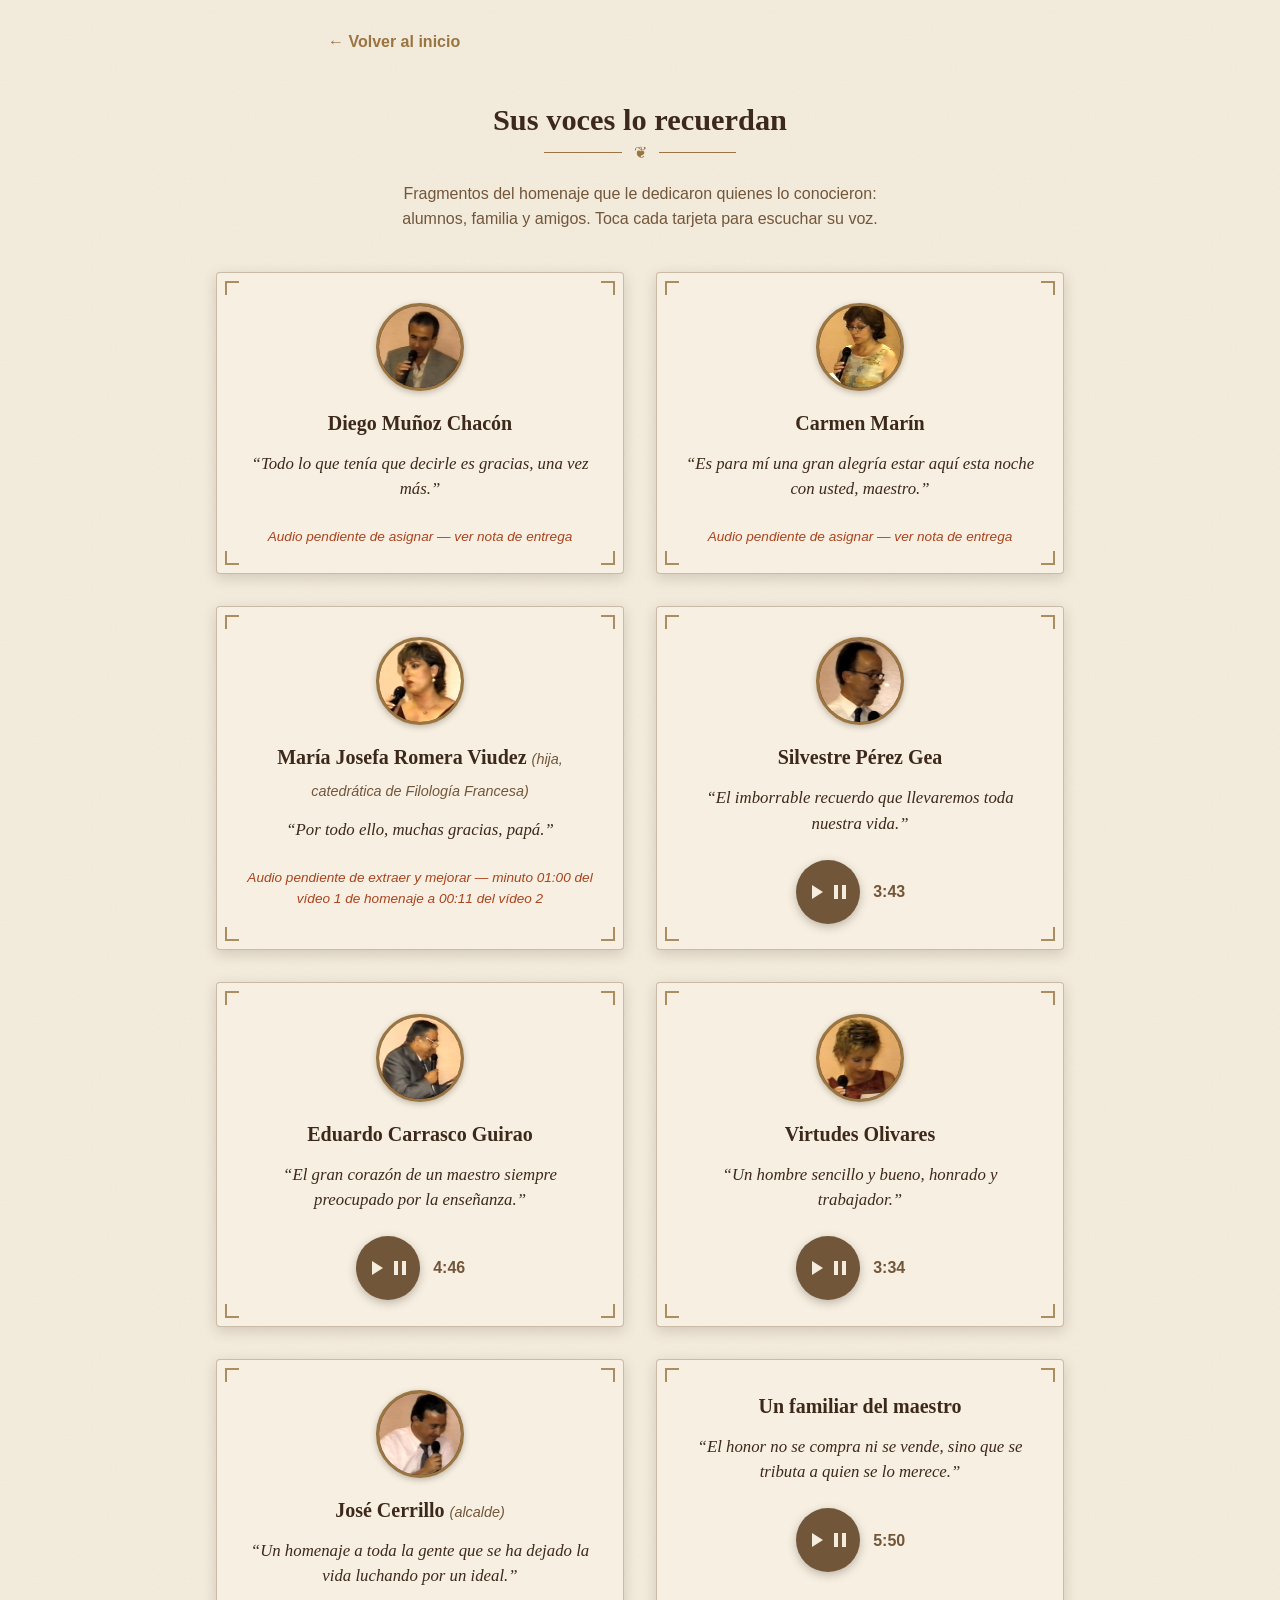
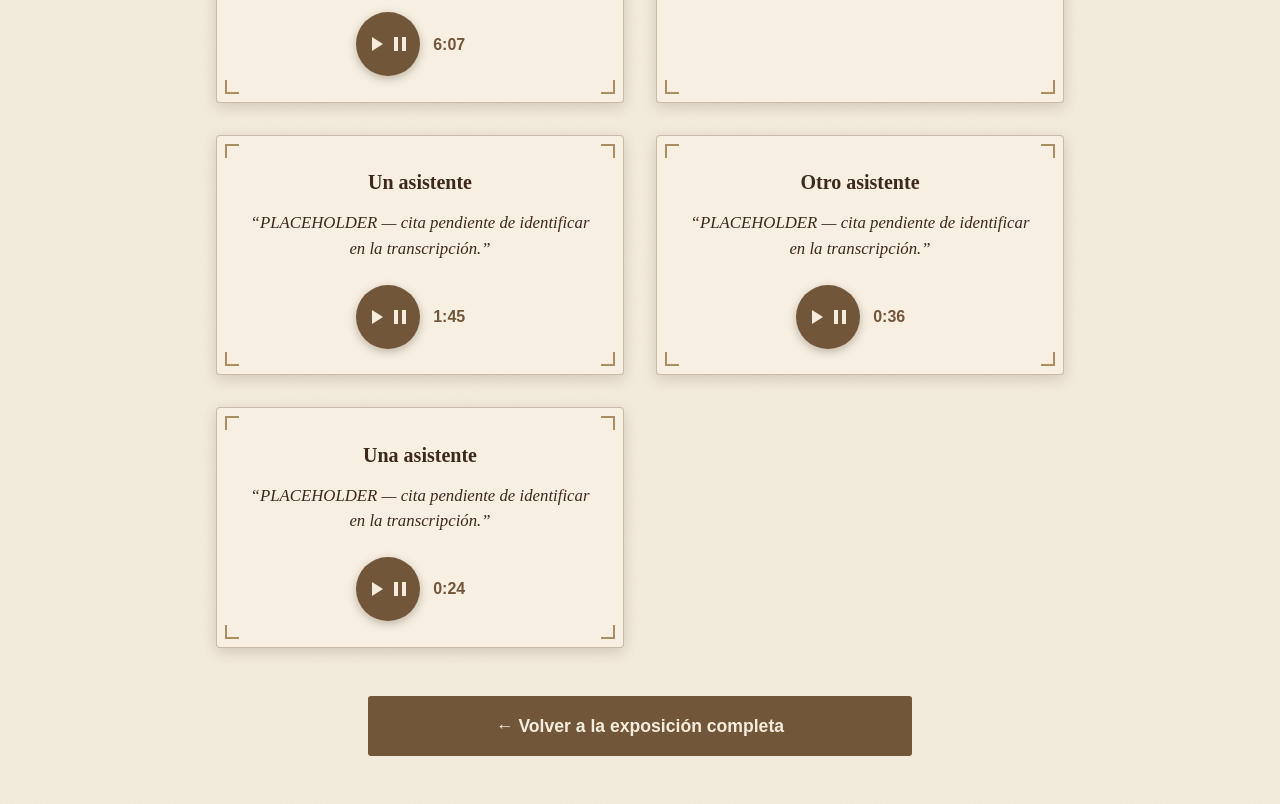
==== commit d92167af: "Añadir séptima tarjeta del mural de voces: María Josefa Romera Viudez Foto y cita incluidas; audio p" ====
--- a/mural-de-voces.html
+++ b/mural-de-voces.html
@@ -75,6 +75,19 @@
       <span class="tarjeta-voz-esquina esquina-bl" aria-hidden="true"></span>
       <span class="tarjeta-voz-esquina esquina-br" aria-hidden="true"></span>
       <div class="tarjeta-voz-foto">
+        <img src="media/fotos/mural-voces/maria-josefa-romera.jpg" alt="María Josefa Romera Viudez" loading="lazy" />
+      </div>
+      <h2 class="tarjeta-voz-nombre">María Josefa Romera Viudez <span class="tarjeta-voz-cargo">(hija, catedrática de Filología Francesa)</span></h2>
+      <p class="tarjeta-voz-cita">&ldquo;Por todo ello, muchas gracias, papá.&rdquo;</p>
+      <p class="tarjeta-voz-pendiente">Audio pendiente de extraer y mejorar — minuto 01:00 del vídeo 1 de homenaje a 00:11 del vídeo 2</p>
+    </article>
+
+    <article class="tarjeta-voz">
+      <span class="tarjeta-voz-esquina esquina-tl" aria-hidden="true"></span>
+      <span class="tarjeta-voz-esquina esquina-tr" aria-hidden="true"></span>
+      <span class="tarjeta-voz-esquina esquina-bl" aria-hidden="true"></span>
+      <span class="tarjeta-voz-esquina esquina-br" aria-hidden="true"></span>
+      <div class="tarjeta-voz-foto">
         <img src="media/fotos/mural-voces/silvestre-perez.jpg" alt="Silvestre Pérez Gea" loading="lazy" />
       </div>
       <h2 class="tarjeta-voz-nombre">Silvestre Pérez Gea</h2>
